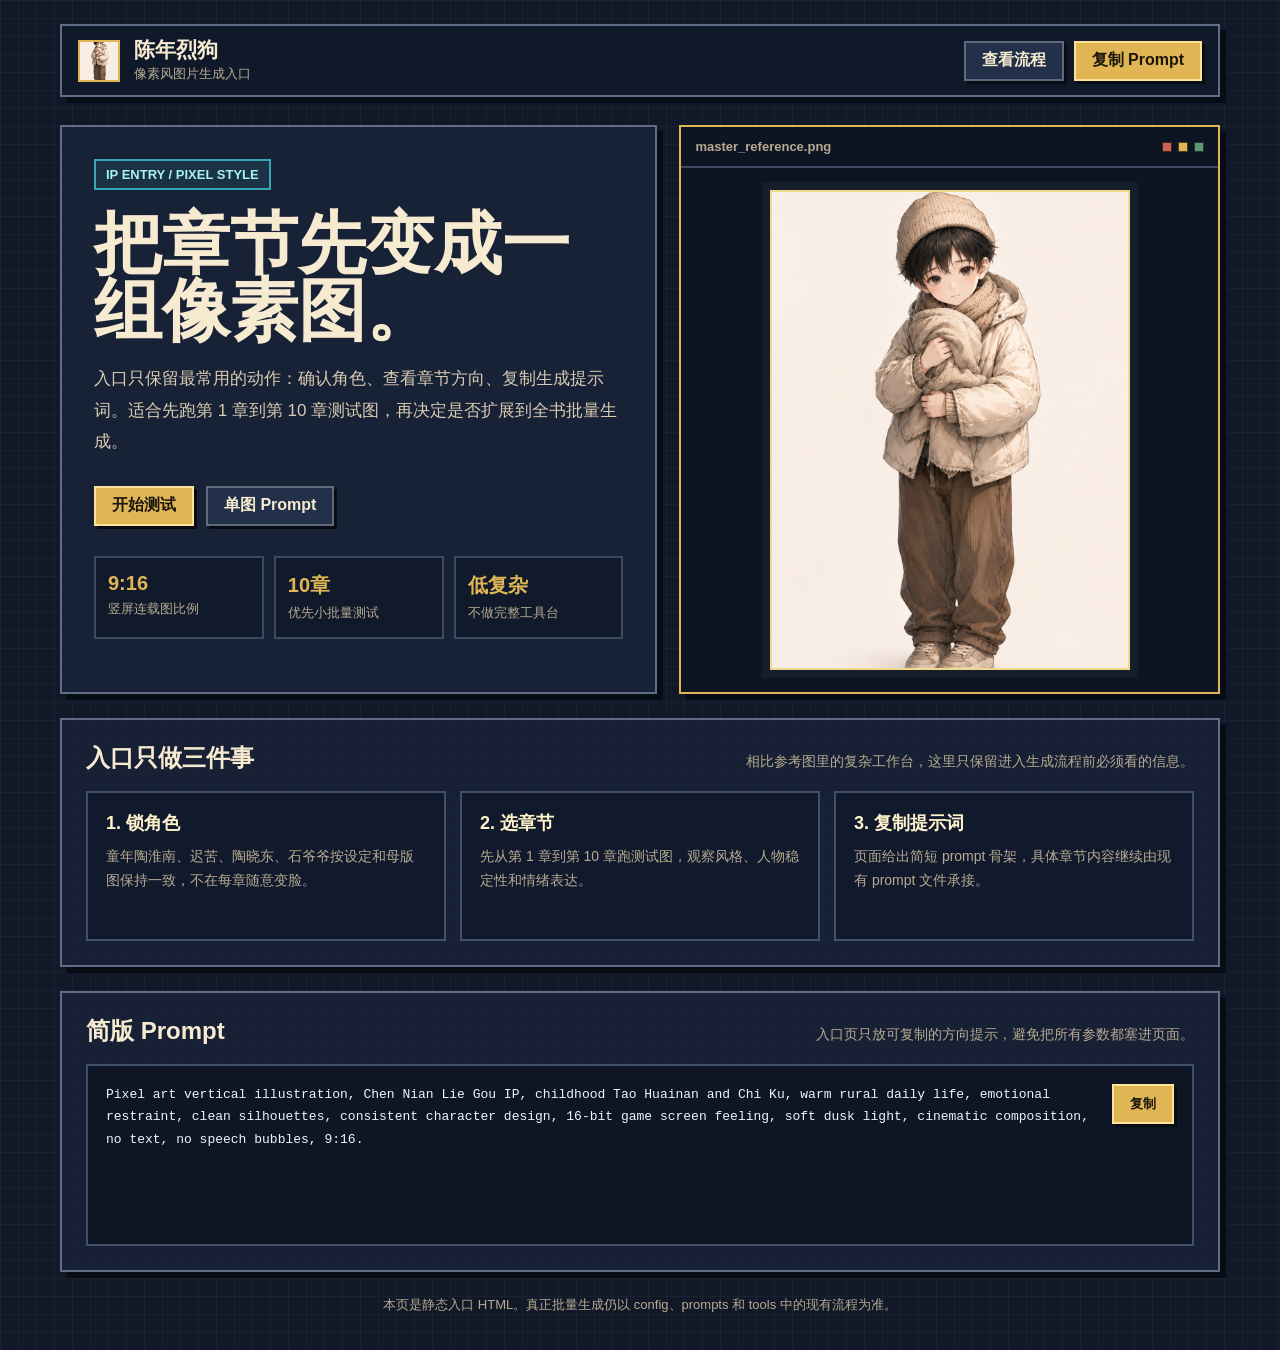
==== 入口/entry_pixel_simple.html @ 25788126 "feat: 陈年烈狗素材扩展+入口重构+陶晓东设定修正 ### 设定修正 - 人物设定_陈年烈狗.md：补充陶晓东标志性发型——帅溜溜的半长头发，经常扎起来（长辫子/半扎），后期因病剃光头  ### " ====
<!doctype html>
<html lang="zh-CN">
<head>
  <meta charset="utf-8">
  <meta name="viewport" content="width=device-width, initial-scale=1">
  <title>陈年烈狗｜像素风入口</title>
  <style>
    :root {
      color-scheme: dark;
      --bg: #111827;
      --panel: #182236;
      --panel-soft: #22304a;
      --ink: #f6ead0;
      --muted: #b8aa92;
      --line: #5f6d86;
      --cyan: #33a7b4;
      --gold: #e0b655;
      --red: #c96355;
      --green: #5d9a73;
      --shadow: 6px 6px 0 #080c14;
    }

    * {
      box-sizing: border-box;
    }

    html {
      scroll-behavior: smooth;
    }

    body {
      margin: 0;
      min-height: 100vh;
      color: var(--ink);
      background:
        linear-gradient(90deg, rgba(255,255,255,.035) 1px, transparent 1px) 0 0 / 18px 18px,
        linear-gradient(rgba(255,255,255,.035) 1px, transparent 1px) 0 0 / 18px 18px,
        var(--bg);
      font-family: "Microsoft YaHei", "PingFang SC", "Segoe UI", Arial, sans-serif;
      letter-spacing: 0;
    }

    a {
      color: inherit;
      text-decoration: none;
    }

    img {
      display: block;
      max-width: 100%;
    }

    .page {
      width: min(1160px, calc(100% - 32px));
      margin: 0 auto;
      padding: 24px 0 34px;
    }

    .topbar {
      display: flex;
      align-items: center;
      justify-content: space-between;
      gap: 18px;
      min-height: 64px;
      padding: 12px 16px;
      border: 2px solid var(--line);
      background: #10192a;
      box-shadow: var(--shadow);
    }

    .brand {
      display: flex;
      align-items: center;
      gap: 14px;
      min-width: 0;
    }

    .avatar {
      width: 42px;
      height: 42px;
      border: 2px solid var(--gold);
      background: var(--panel-soft);
      object-fit: cover;
      image-rendering: auto;
    }

    .brand-text {
      display: grid;
      gap: 3px;
      min-width: 0;
    }

    .brand-text b {
      overflow: hidden;
      font-size: 21px;
      line-height: 1.15;
      white-space: nowrap;
      text-overflow: ellipsis;
    }

    .brand-text span {
      color: var(--muted);
      font-size: 13px;
    }

    .top-actions {
      display: flex;
      flex-wrap: wrap;
      justify-content: flex-end;
      gap: 10px;
    }

    .btn {
      display: inline-flex;
      align-items: center;
      justify-content: center;
      min-height: 40px;
      padding: 0 16px;
      border: 2px solid rgba(255,255,255,.28);
      background: var(--panel-soft);
      color: var(--ink);
      font-weight: 800;
      cursor: pointer;
      box-shadow: 3px 3px 0 #070b12;
    }

    .btn.primary {
      background: var(--gold);
      color: #1b160c;
      border-color: #ffe29a;
    }

    .btn:hover,
    .btn:focus-visible {
      transform: translate(-1px, -1px);
      outline: 0;
      box-shadow: 5px 5px 0 #070b12;
    }

    .hero {
      display: grid;
      grid-template-columns: minmax(0, 1.05fr) minmax(300px, .95fr);
      gap: 22px;
      align-items: stretch;
      margin-top: 28px;
    }

    .hero-copy {
      min-height: 520px;
      padding: 32px;
      border: 2px solid var(--line);
      background: var(--panel);
      box-shadow: var(--shadow);
    }

    .eyebrow {
      display: inline-flex;
      width: fit-content;
      margin-bottom: 20px;
      padding: 6px 10px;
      border: 2px solid var(--cyan);
      background: rgba(51,167,180,.12);
      color: #a7f2f7;
      font-size: 13px;
      font-weight: 800;
    }

    h1 {
      max-width: 9em;
      margin: 0;
      font-size: 68px;
      line-height: .98;
      letter-spacing: 0;
    }

    .intro {
      max-width: 620px;
      margin: 20px 0 0;
      color: #d8cbb2;
      font-size: 17px;
      line-height: 1.85;
    }

    .hero-buttons {
      display: flex;
      flex-wrap: wrap;
      gap: 12px;
      margin-top: 28px;
    }

    .meta {
      display: grid;
      grid-template-columns: repeat(3, minmax(0, 1fr));
      gap: 10px;
      margin-top: 30px;
    }

    .meta-item {
      padding: 14px 12px;
      border: 2px solid #3c4961;
      background: #111a2b;
    }

    .meta-item b {
      display: block;
      margin-bottom: 4px;
      color: var(--gold);
      font-size: 20px;
    }

    .meta-item span {
      color: var(--muted);
      font-size: 13px;
      line-height: 1.45;
    }

    .visual {
      overflow: hidden;
      min-height: 520px;
      border: 2px solid var(--gold);
      background: #0d1422;
      box-shadow: var(--shadow);
    }

    .visual-head {
      display: flex;
      align-items: center;
      justify-content: space-between;
      gap: 12px;
      padding: 12px 14px;
      border-bottom: 2px solid #3d4760;
      color: var(--muted);
      font-size: 13px;
      font-weight: 800;
    }

    .lights {
      display: flex;
      gap: 6px;
    }

    .lights span {
      width: 10px;
      height: 10px;
      border: 1px solid rgba(0,0,0,.65);
      background: var(--red);
    }

    .lights span:nth-child(2) {
      background: var(--gold);
    }

    .lights span:nth-child(3) {
      background: var(--green);
    }

    .visual-body {
      display: grid;
      place-items: center;
      min-height: 466px;
      padding: 22px;
    }

    .hero-img {
      width: min(360px, 100%);
      aspect-ratio: 3 / 4;
      border: 2px solid #f1d98b;
      background: #131d2f;
      object-fit: cover;
      box-shadow: 0 0 0 8px rgba(255,255,255,.04);
    }

    .section {
      margin-top: 24px;
      padding: 24px;
      border: 2px solid var(--line);
      background: rgba(24,34,54,.9);
      box-shadow: var(--shadow);
    }

    .section-head {
      display: flex;
      align-items: end;
      justify-content: space-between;
      gap: 16px;
      margin-bottom: 18px;
    }

    .section h2 {
      margin: 0;
      font-size: 24px;
      line-height: 1.2;
    }

    .section-head p {
      max-width: 520px;
      margin: 0;
      color: var(--muted);
      font-size: 14px;
      line-height: 1.65;
    }

    .quick-grid {
      display: grid;
      grid-template-columns: repeat(3, minmax(0, 1fr));
      gap: 14px;
    }

    .quick-card {
      min-height: 150px;
      padding: 18px;
      border: 2px solid #42516b;
      background: #111a2c;
    }

    .quick-card b {
      display: block;
      margin-bottom: 10px;
      color: #fff4cc;
      font-size: 18px;
    }

    .quick-card p {
      margin: 0;
      color: var(--muted);
      font-size: 14px;
      line-height: 1.7;
    }

    .prompt-panel {
      display: grid;
      grid-template-columns: minmax(0, 1fr) auto;
      gap: 16px;
      align-items: start;
      padding: 18px;
      border: 2px solid #42516b;
      background: #0e1626;
    }

    pre {
      overflow: auto;
      min-height: 142px;
      max-height: 260px;
      margin: 0;
      color: #e9f7ff;
      font-size: 13px;
      line-height: 1.75;
      white-space: pre-wrap;
      word-break: break-word;
    }

    .footer-note {
      margin: 22px 0 0;
      color: var(--muted);
      font-size: 13px;
      line-height: 1.7;
      text-align: center;
    }

    @media (max-width: 860px) {
      .page {
        width: min(100% - 20px, 720px);
        padding-top: 12px;
      }

      .topbar,
      .hero,
      .section,
      .visual,
      .hero-copy {
        box-shadow: 4px 4px 0 #080c14;
      }

      .topbar {
        align-items: flex-start;
        flex-direction: column;
      }

      .top-actions {
        justify-content: flex-start;
        width: 100%;
      }

      .btn {
        flex: 1 1 150px;
      }

      .hero {
        grid-template-columns: 1fr;
      }

      h1 {
        font-size: 42px;
      }

      .hero-copy,
      .visual {
        min-height: auto;
      }

      .visual-body {
        min-height: auto;
      }

      .meta,
      .quick-grid,
      .prompt-panel {
        grid-template-columns: 1fr;
      }

      .section-head {
        align-items: start;
        flex-direction: column;
      }
    }
  </style>
</head>
<body>
  <main class="page">
    <header class="topbar">
      <a class="brand" href="#">
        <img class="avatar" src="../02_风格母版图/v1/陶淮南小.png" alt="陈年烈狗角色头像">
        <span class="brand-text">
          <b>陈年烈狗</b>
          <span>像素风图片生成入口</span>
        </span>
      </a>
      <nav class="top-actions" aria-label="入口操作">
        <a class="btn" href="../入口/START_HERE.md">查看流程</a>
        <a class="btn primary" href="#prompt">复制 Prompt</a>
      </nav>
    </header>

    <section class="hero">
      <div class="hero-copy">
        <span class="eyebrow">IP ENTRY / PIXEL STYLE</span>
        <h1>把章节先变成一组像素图。</h1>
        <p class="intro">
          入口只保留最常用的动作：确认角色、查看章节方向、复制生成提示词。适合先跑第 1 章到第 10 章测试图，再决定是否扩展到全书批量生成。
        </p>
        <div class="hero-buttons">
          <a class="btn primary" href="#quick">开始测试</a>
          <a class="btn" href="#prompt">单图 Prompt</a>
        </div>
        <div class="meta" aria-label="当前生成配置">
          <div class="meta-item"><b>9:16</b><span>竖屏连载图比例</span></div>
          <div class="meta-item"><b>10章</b><span>优先小批量测试</span></div>
          <div class="meta-item"><b>低复杂</b><span>不做完整工具台</span></div>
        </div>
      </div>

      <aside class="visual" aria-label="角色主视觉">
        <div class="visual-head">
          <span>master_reference.png</span>
          <span class="lights"><span></span><span></span><span></span></span>
        </div>
        <div class="visual-body">
          <img class="hero-img" src="../02_风格母版图/v1/陶淮南小.png" alt="陶淮南风格母版图">
        </div>
      </aside>
    </section>

    <section class="section" id="quick">
      <div class="section-head">
        <h2>入口只做三件事</h2>
        <p>相比参考图里的复杂工作台，这里只保留进入生成流程前必须看的信息。</p>
      </div>
      <div class="quick-grid">
        <article class="quick-card">
          <b>1. 锁角色</b>
          <p>童年陶淮南、迟苦、陶晓东、石爷爷按设定和母版图保持一致，不在每章随意变脸。</p>
        </article>
        <article class="quick-card">
          <b>2. 选章节</b>
          <p>先从第 1 章到第 10 章跑测试图，观察风格、人物稳定性和情绪表达。</p>
        </article>
        <article class="quick-card">
          <b>3. 复制提示词</b>
          <p>页面给出简短 prompt 骨架，具体章节内容继续由现有 prompt 文件承接。</p>
        </article>
      </div>
    </section>

    <section class="section" id="prompt">
      <div class="section-head">
        <h2>简版 Prompt</h2>
        <p>入口页只放可复制的方向提示，避免把所有参数都塞进页面。</p>
      </div>
      <div class="prompt-panel">
        <pre id="promptText">Pixel art vertical illustration, Chen Nian Lie Gou IP, childhood Tao Huainan and Chi Ku, warm rural daily life, emotional restraint, clean silhouettes, consistent character design, 16-bit game screen feeling, soft dusk light, cinematic composition, no text, no speech bubbles, 9:16.</pre>
        <button class="btn primary" type="button" data-copy="#promptText">复制</button>
      </div>
    </section>

    <p class="footer-note">本页是静态入口 HTML。真正批量生成仍以 config、prompts 和 tools 中的现有流程为准。</p>
  </main>

  <script>
    document.querySelectorAll('[data-copy]').forEach((button) => {
      button.addEventListener('click', async () => {
        const target = document.querySelector(button.dataset.copy);
        if (!target) return;
        try {
          await navigator.clipboard.writeText(target.textContent.trim());
          button.textContent = '已复制';
          setTimeout(() => { button.textContent = '复制'; }, 1200);
        } catch (error) {
          button.textContent = '复制失败';
          setTimeout(() => { button.textContent = '复制'; }, 1200);
        }
      });
    });
  </script>
</body>
</html>
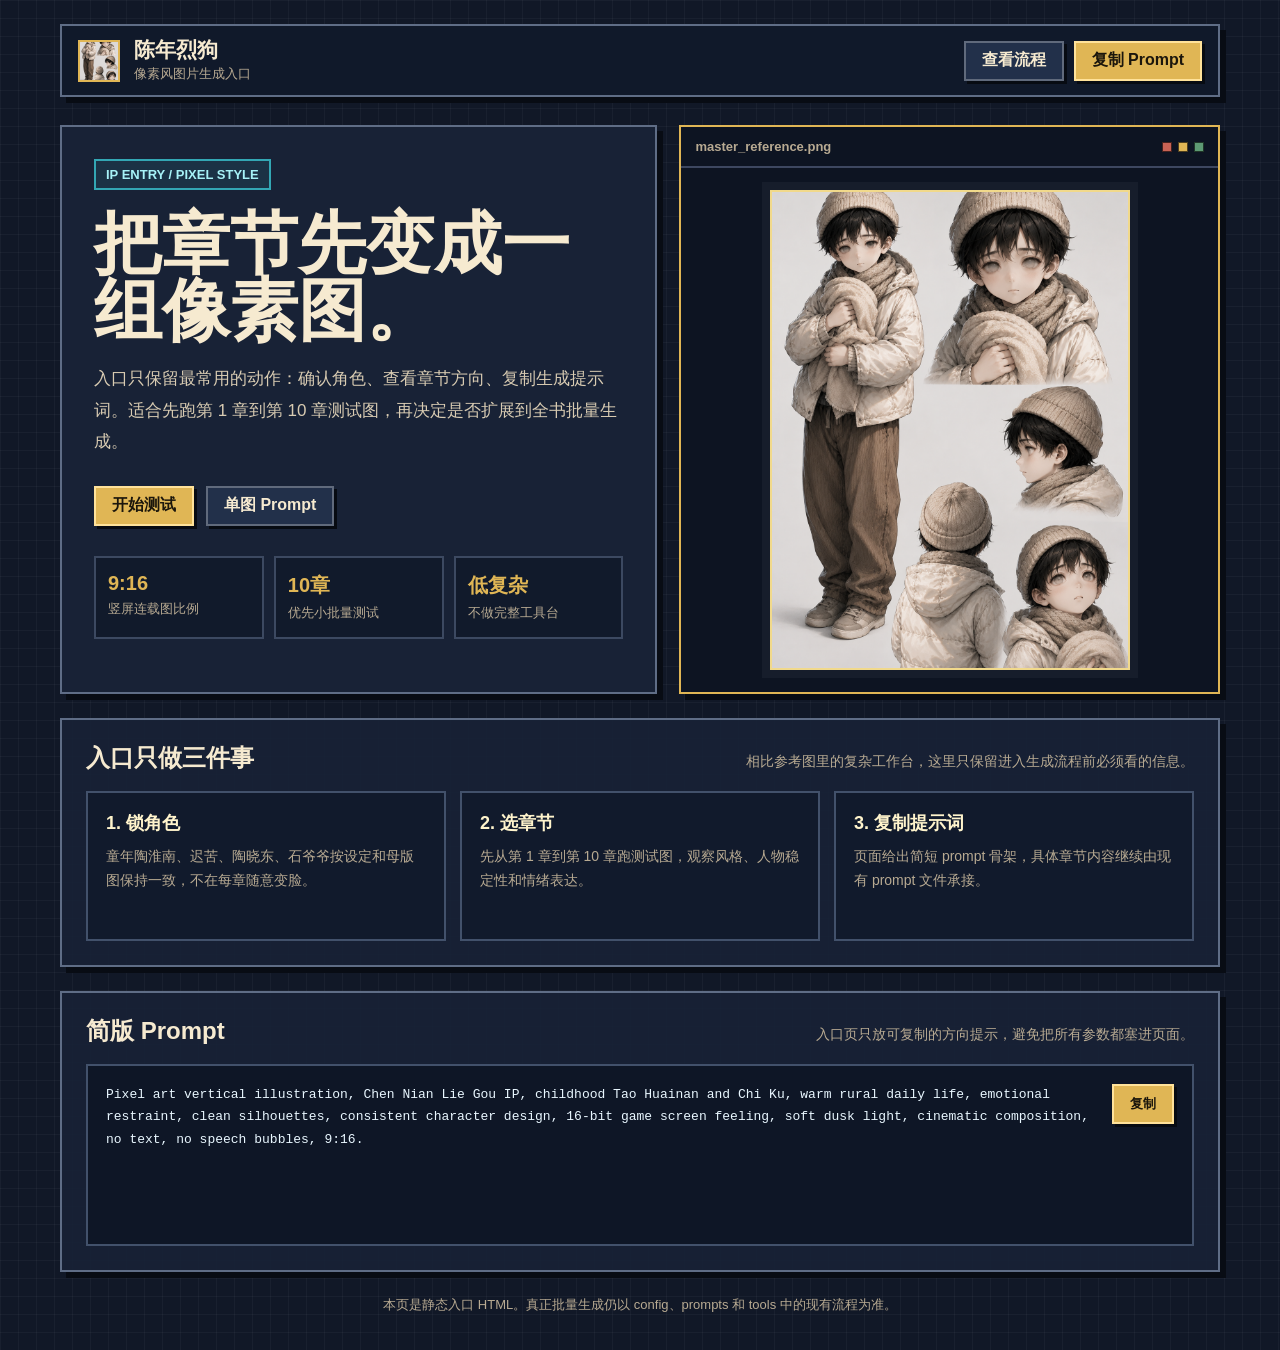
==== commit bf7183c6: "feat: 第1章锚帧 + V2场景资产 + 前10章入参修正 ### 新增 - 场景资产/v2/：3张场景母版图（农村老家/盲校/陶晓东城市楼房） - prompts/anchors/chapter" ====
--- a/入口/entry_pixel_simple.html
+++ b/入口/entry_pixel_simple.html
@@ -419,7 +419,7 @@
   <main class="page">
     <header class="topbar">
       <a class="brand" href="#">
-        <img class="avatar" src="../02_风格母版图/v1/陶淮南小.png" alt="陈年烈狗角色头像">
+        <img class="avatar" src="../02_风格母版图/v2/陶淮南-小时候.png" alt="陈年烈狗角色头像">
         <span class="brand-text">
           <b>陈年烈狗</b>
           <span>像素风图片生成入口</span>
@@ -455,7 +455,7 @@
           <span class="lights"><span></span><span></span><span></span></span>
         </div>
         <div class="visual-body">
-          <img class="hero-img" src="../02_风格母版图/v1/陶淮南小.png" alt="陶淮南风格母版图">
+          <img class="hero-img" src="../02_风格母版图/v2/陶淮南-小时候.png" alt="陶淮南风格母版图">
         </div>
       </aside>
     </section>
